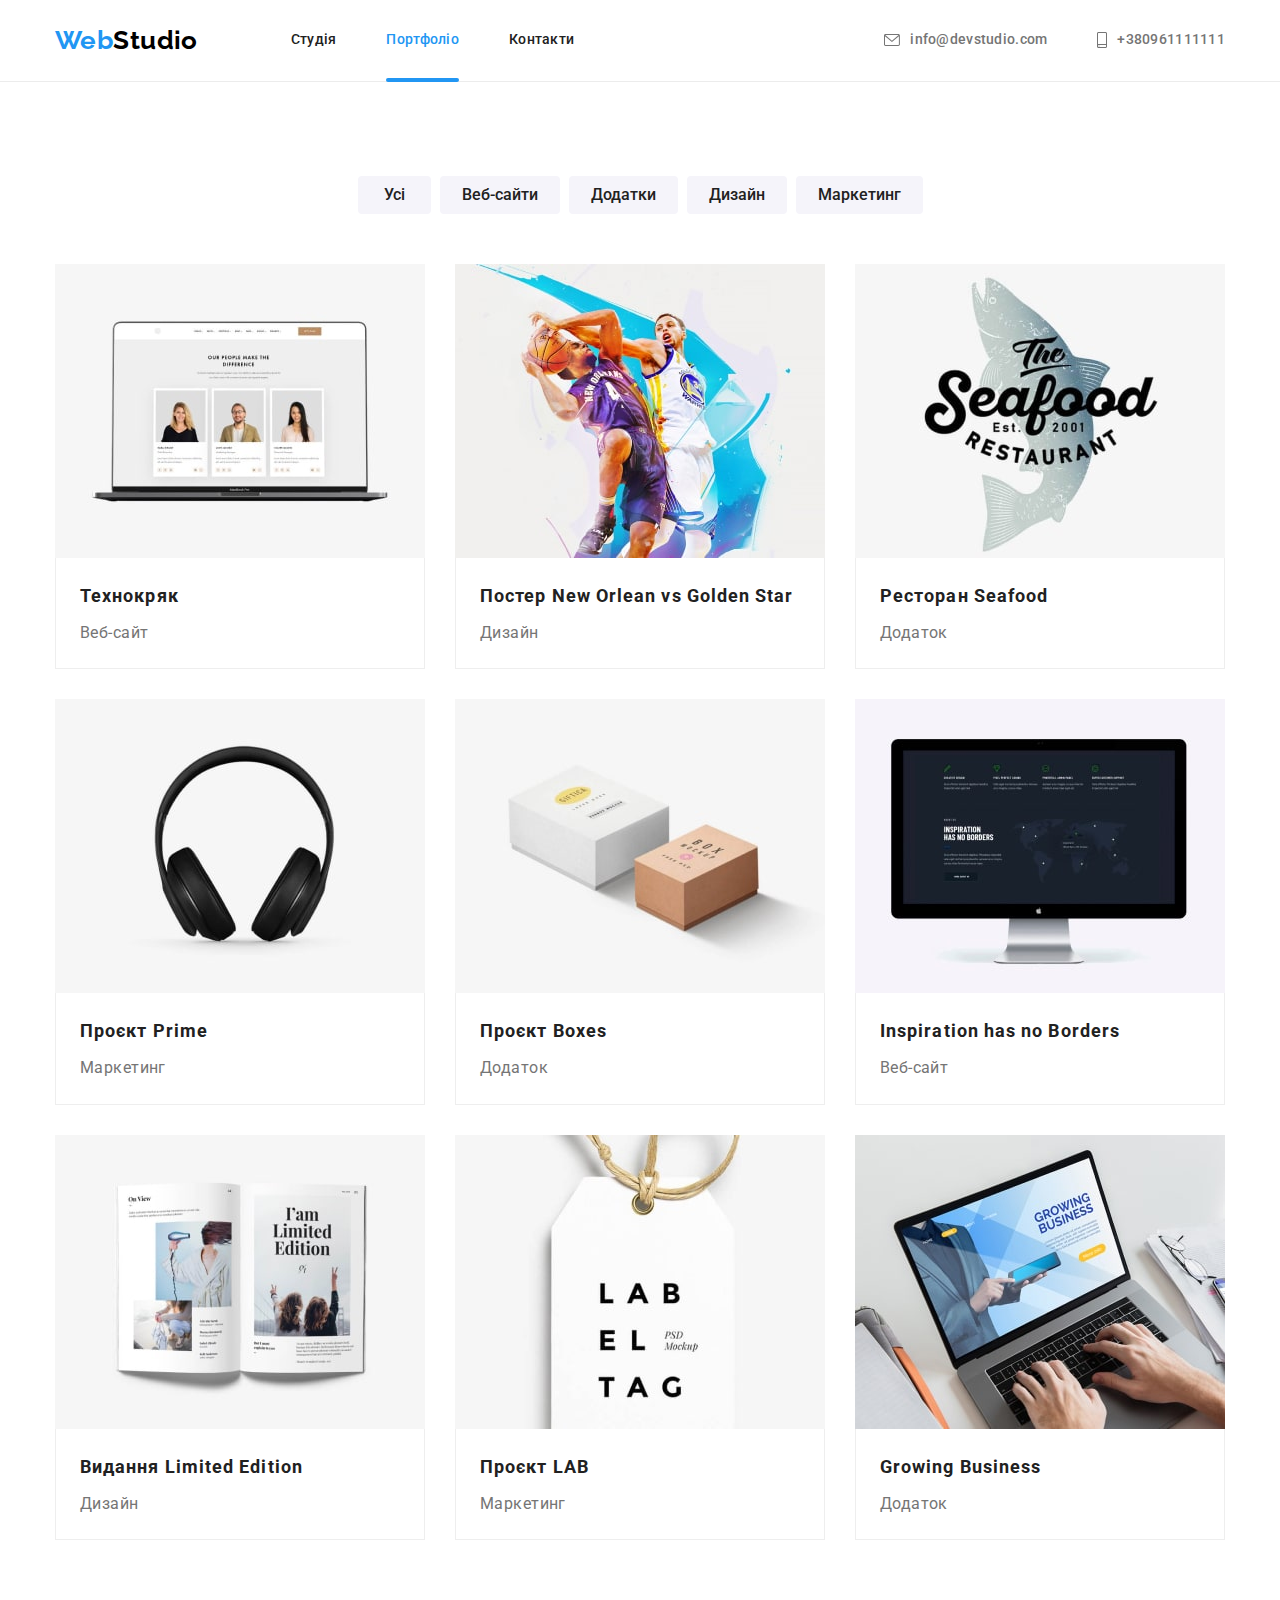
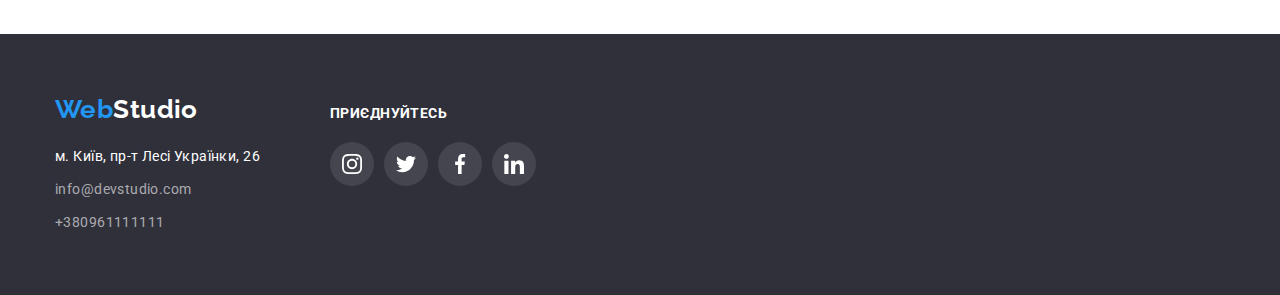
==== portfolio.html @ 8d47d7c8 "start" ====
<!DOCTYPE html>
<html lang="uk">

<head>
    <meta charset="UTF-8">
    <meta http-equiv="X-UA-Compatible" content="IE=edge">
    <meta name="viewport" content="width=device-width, initial-scale=1.0">
    <title>Portfolio</title>

    <link rel="preconnect" href="https://fonts.googleapis.com" />
    <link rel="preconnect" href="https://fonts.gstatic.com" crossorigin />
    <link
        href="https://fonts.googleapis.com/css2?family=Raleway:wght@700&family=Roboto:wght@400;500;700;900&display=swap"
        rel="stylesheet" />
    <link rel="stylesheet" href="https://cdn.jsdelivr.net/npm/modern-normalize@1.1.0/modern-normalize.min.css" />
    <link rel="stylesheet" href="./css/styles.css" />
</head>

<body>

    <header class="page-header">
        <div class="container header-wrap">
            <nav class="page-navigation navigation-wrap">
                <a class="link page-header-logo" href="./index.html" lang="en">
                    <span class="logo">Web</span>Studio
                </a>
                <ul class="list menu">
                    <li class="menu-item">
                        <a class="link menu-link" href="./index.html">Студія</a>
                    </li>
                    <li class="menu-item">
                        <a class="link menu-link current" href="./portfolio.html">Портфоліо</a>
                    </li>
                    <li class="menu-item">
                        <a class="link menu-link" href="#">Контакти</a>
                    </li>
                </ul>
            </nav>
            <ul class="list contact contact-wrap">
                <li class="contact-item">
                    <a class="link menu-contact" href="mailto:info@devstudio.com">
                        <svg aria-label="іконка конверт" class="contact-svg" width="16" height="12">
                            <use href="./images/icons.svg#icon-envelope"></use>
                        </svg>
                        info@devstudio.com</a>
                </li>
                <li class="contact-item">
                    <a class="link menu-contact" href="tel:+380961111111">
                        <svg aria-label="іконка телефон" class="contact-svg" width="10" height="16">
                            <use href="./images/icons.svg#icon-smartphone"></use>
                        </svg>
                        +380961111111</a>
                </li>
            </ul>
        </div>
    </header>

    <main>
        <section class="portfolio-section">
            <div class="container">

                <h1 class="hidden">Portfolio</h1>

                <ul class="portfolio-select-list">
                    <li class="list"> <button type="button">Усі</button></li>
                    <li class="list"> <button type="button">Веб-сайти</button></li>
                    <li class="list"> <button type="button">Додатки</button></li>
                    <li class="list"> <button type="button">Дизайн</button></li>
                    <li class="list"> <button type="button">Маркетинг</button></li>
                </ul>

                <ul class="portfolio-example-list">
                    <li class="list portfolio-example-item">
                        <a class="link portfolio-example-link" href="#" target="_blank"
                            rel="noopener noreferrer nofollow">

                            <div class="portfolio-overlay-wrapper">
                                <img src="./images/tehno-min.jpg" alt="Відкритий ноутбук" width="370" height="294" />
                                <p class="portfolio-overlay">Ресурс пропонує комплексні пропозиції з різним рівнем
                                    функціоналу та сервісів. Все це дозволить відвідувачу отримати вичерпні відомості
                                    про
                                    компанію чи приватну особу. Ресурс пропонує комплексні пропозиції з різним рівнем
                                    функціоналу та сервісів. Все це дозволить відвідувачу отримати вичерпні відомості
                                    про
                                    компанію чи приватну особу. Ресурс пропонує комплексні пропозиції з різним рівнем
                                    функціоналу та сервісів. Все це дозволить відвідувачу отримати вичерпні відомості
                                    про
                                    компанію чи приватну особу. Ресурс пропонує комплексні пропозиції з різним рівнем
                                    функціоналу та сервісів. Все це дозволить відвідувачу отримати вичерпні відомості
                                    про
                                    компанію чи приватну особу.</p>
                            </div>


                            <div class="portfolio-example-wrap">
                                <h2 class="portfolio-example-title">Технокряк</h2>
                                <p class="portfolio-example-text">Веб-сайт</p>
                            </div>

                        </a>

                    </li>
                    <li class="list portfolio-example-item">
                        <a class="link portfolio-example-link" href="#" target="_blank"
                            rel="noopener noreferrer nofollow">

                            <div class="portfolio-overlay-wrapper">
                                <img src="./images/poster-min.jpg" alt="Два баскетболіста" width="370" height="294" />
                                <p class="portfolio-overlay">Ресурс пропонує комплексні пропозиції з різним рівнем
                                    функціоналу та сервісів. Все це дозволить відвідувачу отримати вичерпні відомості
                                    про
                                    компанію чи приватну особу.</p>
                            </div>

                            <div class="portfolio-example-wrap">
                                <h2 class="portfolio-example-title">Постер New Orlean vs Golden Star</h2>
                                <p class="portfolio-example-text">Дизайн</p>
                            </div>

                        </a>

                    </li>
                    <li class="list portfolio-example-item">
                        <a class="link portfolio-example-link" href="#" target="_blank"
                            rel="noopener noreferrer nofollow">

                            <div class="portfolio-overlay-wrapper">
                                <img src="./images/seafood-min.jpg" alt="Постер ресторану" width="370" height="294" />
                                <p class="portfolio-overlay">Ресурс пропонує комплексні пропозиції з різним рівнем
                                    функціоналу та сервісів. Все це дозволить відвідувачу отримати вичерпні відомості
                                    про
                                    компанію чи приватну особу.</p>
                            </div>

                            <div class="portfolio-example-wrap">
                                <h2 class="portfolio-example-title">Ресторан Seafood</h2>
                                <p class="portfolio-example-text">Додаток</p>
                            </div>

                        </a>

                    </li>
                    <li class="list portfolio-example-item">
                        <a class="link portfolio-example-link" href="#" target="_blank"
                            rel="noopener noreferrer nofollow">

                            <div class="portfolio-overlay-wrapper">
                                <img src="./images/prime-min.jpg" alt="Чорні навушники" width="370" height="294" />
                                <p class="portfolio-overlay">Ресурс пропонує комплексні пропозиції з різним рівнем
                                    функціоналу та сервісів. Все це дозволить відвідувачу отримати вичерпні відомості
                                    про
                                    компанію чи приватну особу.</p>
                            </div>

                            <div class="portfolio-example-wrap">
                                <h2 class="portfolio-example-title">Проєкт Prime</h2>
                                <p class="portfolio-example-text">Маркетинг</p>
                            </div>

                        </a>

                    </li>
                    <li class="list portfolio-example-item">
                        <a class="link portfolio-example-link" href="#" target="_blank"
                            rel="noopener noreferrer nofollow">

                            <div class="portfolio-overlay-wrapper">
                                <img src="./images/boxes-min.jpg" alt="Дві паперові коробки" width="370" height="294" />
                                <p class="portfolio-overlay">Ресурс пропонує комплексні пропозиції з різним рівнем
                                    функціоналу та сервісів. Все це дозволить відвідувачу отримати вичерпні відомості
                                    про
                                    компанію чи приватну особу.</p>
                            </div>

                            <div class="portfolio-example-wrap">
                                <h2 class="portfolio-example-title">Проєкт Boxes</h2>
                                <p class="portfolio-example-text">Додаток</p>
                            </div>

                        </a>

                    </li>
                    <li class="list portfolio-example-item">
                        <a class="link portfolio-example-link" href="#" target="_blank"
                            rel="noopener noreferrer nofollow">

                            <div class="portfolio-overlay-wrapper">
                                <img src="./images/inspirat-min.jpg" alt="Монітор" width="370" height="294" />
                                <p class="portfolio-overlay">Ресурс пропонує комплексні пропозиції з різним рівнем
                                    функціоналу та сервісів. Все це дозволить відвідувачу отримати вичерпні відомості
                                    про
                                    компанію чи приватну особу.</p>
                            </div>

                            <div class="portfolio-example-wrap">
                                <h2 class="portfolio-example-title">Inspiration has no Borders</h2>
                                <p class="portfolio-example-text">Веб-сайт</p>
                            </div>

                        </a>

                    </li>
                    <li class="list portfolio-example-item">
                        <a class="link portfolio-example-link" href="#" target="_blank"
                            rel="noopener noreferrer nofollow">

                            <div class="portfolio-overlay-wrapper">
                                <img src="./images/limited-min.jpg" alt="Відкритий журнал" width="370" height="294" />
                                <p class="portfolio-overlay">Ресурс пропонує комплексні пропозиції з різним рівнем
                                    функціоналу та сервісів. Все це дозволить відвідувачу отримати вичерпні відомості
                                    про
                                    компанію чи приватну особу.</p>
                            </div>

                            <div class="portfolio-example-wrap">
                                <h2 class="portfolio-example-title">Видання Limited Edition</h2>
                                <p class="portfolio-example-text">Дизайн</p>
                            </div>

                        </a>

                    </li>
                    <li class="list portfolio-example-item">
                        <a class="link portfolio-example-link" href="#" target="_blank"
                            rel="noopener noreferrer nofollow">

                            <div class="portfolio-overlay-wrapper">
                                <img src="./images/lab-min.jpg" alt="Жетон на мотузці" width="370" height="294" />
                                <p class="portfolio-overlay">Ресурс пропонує комплексні пропозиції з різним рівнем
                                    функціоналу та сервісів. Все це дозволить відвідувачу отримати вичерпні відомості
                                    про
                                    компанію чи приватну особу.</p>
                            </div>

                            <div class="portfolio-example-wrap">
                                <h2 class="portfolio-example-title">Проєкт LAB</h2>
                                <p class="portfolio-example-text">Маркетинг</p>
                            </div>

                        </a>

                    </li>
                    <li class="list portfolio-example-item">
                        <a class="link portfolio-example-link" href="#" target="_blank"
                            rel="noopener noreferrer nofollow">

                            <div class="portfolio-overlay-wrapper">
                                <img src="./images/bisnes-min.jpg" alt="Руки друкують на ноутбуці" width="370"
                                    height="294" />
                                <p class="portfolio-overlay">Ресурс пропонує комплексні пропозиції з різним рівнем
                                    функціоналу та сервісів. Все це дозволить відвідувачу отримати вичерпні відомості
                                    про
                                    компанію чи приватну особу.</p>
                            </div>

                            <div class="portfolio-example-wrap">
                                <h2 class="portfolio-example-title">Growing Business</h2>
                                <p class="portfolio-example-text">Додаток</p>
                            </div>

                        </a>
                    </li>
                </ul>
            </div>

        </section>
    </main>
    <footer class="bottom">
        <div class="container bottom-wrap">
            <div class="footer-wrap">
                <a class="link page-footer-logo" href="./index.html" lang="en">
                    <span class="logo">Web</span>Studio
                </a>
                <address class="bottom-contact">
                    <ul class="list bottom-list">
                        <li>
                            <a class="link bottom-address" href="https://goo.gl/maps/NDn8TdWgSY5vLWYKA" target="_blank"
                                rel="noopener noreferrer nofollow">м. Київ,
                                пр-т Лесі Українки, 26</a>

                        </li>
                        <li><a class="link bottom-address-tel-mail"
                                href="mailto:info@devstudio.com:">info@devstudio.com</a>
                        </li>
                        <li><a class="link bottom-address-tel-mail" href="tel:+380961111111">+380961111111</a></li>
                    </ul>
                </address>
            </div>

            <div class="footer-join">
                <h3 class="footer-join-title">приєднуйтесь</h3>
                <ul class="footer-social-list list">

                    <li class="footer-social-list-item">
                        <a href="#" class="footer-social-list-link">
                            <svg aria-label="іконка інстаграм" class="footer-social-list-icon">
                                <use href="./images/icons.svg#icon-instagram"></use>
                            </svg>
                        </a>
                    </li>
                    <li class="footer-social-list-item">
                        <a href="#" class="footer-social-list-link">
                            <svg aria-label="іконка твіттер" class="footer-social-list-icon">
                                <use href="./images/icons.svg#icon-twitter"></use>
                            </svg>
                        </a>
                    </li>
                    <li class="footer-social-list-item">
                        <a href="#" class="footer-social-list-link">
                            <svg aria-label="іконка фейсбук" class="footer-social-list-icon">
                                <use href="./images/icons.svg#icon-facebook"></use>
                            </svg>
                        </a>
                    </li>
                    <li class="footer-social-list-item">
                        <a href="#" class="footer-social-list-link">
                            <svg aria-label="іконка линкедін" class="footer-social-list-icon">
                                <use href="./images/icons.svg#icon-linkedin"></use>
                            </svg>
                        </a>
                    </li>
                </ul>
            </div>
        </div>
    </footer>
    <script src="./modal.js"></script>
</body>

</html>
---- css/styles.css ----
:root {
    --primary-font-color: #212121;
    --secondary-font-color: #ffffff;
    --main-logo-color: #2196f3;
    --alternative-font-color: #757575;
    --order-background-color: #2f303a;
    --page-header-logo-color: #000000;
    --portfolio-select-list-background-color: #f5f4fa;
    --modal-open-btn-background-color: #188ce8;
    --bottom-address-tel-mail-color: rgba(255, 255, 255, 0.6);
    --icon-svg-color: #afb1b8;
    --border-color: #eeeeee;
    --bold-font: 500;
    --transparent-black: rgba(255, 255, 255, 0.1);
    --transition-time: 250ms;
    --transition-function: cubic-bezier(0.4, 0, 0.2, 1);
    --bg-image-overlay: rgba(47, 48, 58, 0.8);
    --bg-portfolio-overlay: rgba(33, 150, 243, 0.9);
    --backdrop-bg-color: rgba(0, 0, 0, 0.2);
    --shadow-border-color: rgba(0, 0, 0, 0.1);
    --btn-box-shadow-color: rgba(0, 0, 0, 0.15);
}

body {
    font-size: 14px;
    font-weight: 400;
    font-family: "Roboto", sans-serif;
    color: var(--primary-font-color);
    background-color: var(--secondary-font-color);
    letter-spacing: 0.03em;
}

h1,
h2,
h3,
h4,
p {
    margin-top: 0;
    margin-bottom: 0;
}

ul,
ol {
    margin-top: 0;
    margin-bottom: 0;
    padding-left: 0;
}
.link {
    text-decoration: none;
}
.list {
    list-style: none;
}
img {
    display: block;
}
button {
    cursor: pointer;
    border: none;
}
address {
    font-style: normal;
}
.hidden {
    position: absolute;
    white-space: nowrap;
    width: 1px;
    height: 1px;
    overflow: hidden;
    border: 0;
    padding: 0;
    clip-path: inset(50%);
    margin: -1px;
}
.menu-link.current {
    color: var(--main-logo-color);
    position: relative;
}
.current::after {
    content: "";
    display: block;
    position: absolute;
    bottom: -2px;
    width: 100%;
    height: 4px;
    border-radius: 2px;
    background-color: var(--main-logo-color);
}
.page-header-logo {
    font-family: "Raleway", sans-serif;
    font-weight: 700;
    font-size: 26px;
    line-height: 1.2;
    color: var(--page-header-logo-color);
    margin-right: 93px;
    padding-top: 25px;
    padding-bottom: 25px;
}
.logo {
    color: var(--main-logo-color);
}
.menu-link {
    font-weight: var(--bold-font);
    line-height: 1.14;
    letter-spacing: 0.02em;
    color: var(--primary-font-color);
    display: inline-block;
    padding-top: 32px;
    padding-bottom: 32px;
    transition-property: color;
    transition-duration: var(--transition-time);
    transition-timing-function: var(--transition-function);
}
.menu-contact {
    font-weight: var(--bold-font);
    line-height: 1.14;
    letter-spacing: 0.02em;
    color: var(--alternative-font-color);
    display: inline-block;
    padding-top: 32px;
    padding-bottom: 32px;
    display: flex;
    align-items: center;
    fill: currentColor;
    transition-property: color;
    transition-duration: var(--transition-time);
    transition-timing-function: var(--transition-function);
}
.menu-contact svg {
    margin-right: 10px;
}

/* .order { */

/* } */
.order-text {
    font-weight: 900;
    font-size: 44px;
    line-height: 1.36;
    text-align: center;
    letter-spacing: 0.06em;
    text-transform: uppercase;
    color: var(--secondary-font-color);
    width: 700px;
    margin-left: auto;
    margin-right: auto;
}
.modal-open-btn {
    background-color: var(--main-logo-color);
    font-weight: 700;
    font-size: 16px;
    line-height: 1.88;
    display: block;
    letter-spacing: 0.06em;
    color: var(--secondary-font-color);
    margin-left: auto;
    margin-right: auto;
    margin-top: 30px;
    width: 216px;
    height: 50px;
    border-radius: 4px;
    box-shadow: 0px 4px 4px var(--btn-box-shadow-color);
    transition-property: background-color;
    transition-duration: var(--transition-time);
    transition-timing-function: var(--transition-function);
}

.modal-open-btn:hover,
.modal-open-btn:focus {
    background: var(--modal-open-btn-background-color);
}
.menu-link:hover,
.menu-link:focus,
.menu-contact:hover,
.menu-contact:focus {
    color: var(--main-logo-color);
}
.specialty-main {
    font-size: inherit;
    font-weight: 700;
    line-height: 1.14;
    text-transform: uppercase;
    color: var(--primary-font-color);
    margin-bottom: 10px;
}
.specialty-item {
    line-height: 1.7;
    color: var(--alternative-font-color);
}
.propositions-title {
    font-weight: 700;
    font-size: 36px;
    line-height: 1.16;
    text-align: center;
    color: var(--primary-font-color);
    margin-bottom: 50px;
}
.our-team {
    background: var(--portfolio-select-list-background-color);
    padding-top: 94px;
    padding-bottom: 94px;
}
.our-team-title {
    font-weight: 700;
    font-size: 36px;
    line-height: 1.16;
    text-align: center;
    color: var(--primary-font-color);
    margin-bottom: 50px;
}
.our-team-item {
    background: var(--secondary-font-color);
    box-shadow: 0px 1px 3px rgba(0, 0, 0, 0.12), 0px 1px 1px rgba(0, 0, 0, 0.14),
        0px 2px 1px rgba(0, 0, 0, 0.2);
    border-radius: 0px 0px 4px 4px;
}
.our-team-wrap {
    padding: 30px;
}
.our-team-name {
    margin-bottom: 10px;
}
.our-team-name {
    font-weight: var(--bold-font);
    font-size: 16px;
    line-height: 1.18;
    text-align: center;
    color: var(--primary-font-color);
}

.our-team-job {
    font-size: 16px;
    line-height: 1.18;
    text-align: center;
    color: var(--alternative-font-color);
    margin-bottom: 16px;
}
.social-list {
    display: flex;
    justify-content: center;
    column-gap: 10px;
}
.social-list-link {
    display: flex;
    align-items: center;
    justify-content: center;
    width: 44px;
    height: 44px;
    border-radius: 50%;
    background-color: var(--secondary-font-color);
    color: var(--icon-svg-color);
    fill: currentColor;
    transition-property: background-color, color;
    transition-duration: var(--transition-time);
    transition-timing-function: var(--transition-function);
}
.social-list-link:hover,
.social-list-link:focus {
    background-color: var(--main-logo-color);
    color: var(--secondary-font-color);
}
.social-list-icon {
    width: 20px;
    height: 20px;
}

.bottom {
    background: var(--order-background-color);
    padding-top: 60px;
    padding-bottom: 60px;
}
.page-footer-logo {
    font-family: "Raleway", sans-serif;
    font-weight: 700;
    font-size: 26px;
    line-height: 1.2;
    color: var(--secondary-font-color);
    margin-bottom: 20px;
}
.bottom-address {
    font-style: normal;
    line-height: 1.7;
    color: var(--secondary-font-color);
    transition-property: color;
    transition-duration: var(--transition-time);
    transition-timing-function: var(--transition-function);
}
.bottom-address-tel-mail {
    font-style: normal;
    line-height: 1.7;
    color: var(--bottom-address-tel-mail-color);
}
.bottom-address:hover,
.bottom-address:focus,
.bottom-address-tel-mail:hover,
.bottom-address-tel-mail:focus {
    color: var(--main-logo-color);
}
.portfolio-section {
    padding-top: 94px;
    padding-bottom: 94px;
}
.portfolio-select-list button {
    background: var(--portfolio-select-list-background-color);
    border-radius: 4px;
    font-family: inherit;
    font-style: inherit;
    font-weight: var(--bold-font);
    font-size: 16px;
    line-height: 1.6;
    text-align: center;
    color: var(--primary-font-color);
    min-width: 73px;
    padding: 6px 22px;
    transition-property: background-color, color, box-shadow;
    transition-duration: var(--transition-time);
    transition-timing-function: var(--transition-function);
}
.portfolio-select-list button:hover,
.portfolio-select-list button:focus {
    background-color: var(--main-logo-color);
    color: var(--secondary-font-color);
    box-shadow: 0px 3px 1px var(--shadow-border-color),
        0px 1px 2px rgba(0, 0, 0, 0.08), 0px 2px 2px rgba(0, 0, 0, 0.12);
}
.portfolio-example-list h2 {
    font-weight: 700;
    font-size: 18px;
    line-height: 2;
    letter-spacing: 0.06em;
    color: var(--primary-font-color);
}

.portfolio-example-text {
    font-size: 16px;
    line-height: 1.9;
    color: var(--alternative-font-color);
    margin-top: 4px;
}
.container {
    width: 1200px;
    margin-left: auto;
    margin-right: auto;
    padding-left: 15px;
    padding-right: 15px;
}
.header-wrap {
    display: flex;
    justify-content: space-between;
}
.navigation-wrap {
    display: flex;
    justify-content: space-between;
}
.contact-wrap {
    display: flex;
}
.menu {
    display: flex;
}
.menu li {
    margin-right: 50px;
}
.menu-item:last-child {
    margin-right: 0px;
}
.contact-wrap li {
    margin-right: 50px;
}
.contact-item:last-child {
    margin-right: 0px;
}

.page-header {
    border-bottom: 1px solid #ececec;
}
.order-wrap {
    background: var(--order-background-color);
    padding-top: 200px;
    padding-bottom: 200px;
    background-image: linear-gradient(
            rgba(47, 48, 58, 0.4),
            rgba(47, 48, 58, 0.4)
        ),
        url("../images/background-image.jpg");

    background-size: 1600px 600px;
    background-repeat: no-repeat;
    background-position: center;
}
.features-section {
    padding-top: 94px;
    padding-bottom: 94px;
}
.specialty-list {
    display: flex;
}

.specialty {
    margin-right: 30px;
    width: 270px;
}
.specialty:last-child {
    margin-right: 0;
}
.features-box {
    display: flex;
    justify-content: center;
    align-items: center;
    background-color: var(--portfolio-select-list-background-color);
    border-radius: 4px;
    width: 270px;
    height: 120px;
    margin-bottom: 30px;
}

.propositions-section {
    padding-bottom: 94px;
}
.propositions-items {
    position: relative;
}

.propositions-list {
    display: flex;
    justify-content: space-between;
}
.propositions-items > .image-overlay {
    position: absolute;
    background-color: var(--bg-image-overlay);
    bottom: 0px;
    overflow: hidden;
    width: 370px;
    height: 70px;
    display: flex;
    justify-content: center;
    align-items: center;
    font-weight: 700;
    line-height: 1.14;
    text-align: center;
    text-transform: uppercase;
    color: var(--secondary-font-color);
}
.our-team-list {
    display: flex;
    justify-content: space-between;
}
.regular-clients {
    padding-top: 94px;
    padding-bottom: 94px;
}
.regular-clients-title {
    font-weight: 700;
    font-size: 36px;
    line-height: 1.16;
    text-align: center;
    color: var(--primary-font-color);
    margin-bottom: 50px;
}
.regular-clients-list {
    display: flex;
    justify-content: space-between;
}
.regular-clients-link {
    display: flex;
    justify-content: center;
    align-items: center;
    width: 170px;
    height: 92px;
    border: 1px solid;
    border-radius: 4px;
    color: var(--icon-svg-color);
    fill: currentColor;
    transition-property: border-color, color;
    transition-duration: var(--transition-time);
    transition-timing-function: var(--transition-function);
}
.regular-clients-link:hover,
.regular-clients-link:focus {
    color: var(--main-logo-color);
}
.regular-clients-icon {
    width: 106px;
    height: 60px;
}
.footer-wrap {
    display: flex;
    flex-direction: column;
}
.footer-join-title {
    font-size: inherit;
    font-weight: 700;
    line-height: 1.14;
    text-transform: uppercase;
    color: var(--secondary-font-color);
}

.bottom-list li {
    margin-bottom: 9px;
}
.bottom-list li:last-child {
    margin-bottom: 0;
}
.portfolio-select-list {
    display: flex;
    margin-bottom: 50px;
    justify-content: center;
}
.portfolio-select-list li:not(:last-child) {
    margin-right: 9px;
}
.portfolio-example-list {
    display: flex;
    flex-wrap: wrap;
    gap: 30px;
}

.portfolio-example-item {
    width: calc((100% - 2 * 30px) / 3);
}
.portfolio-example-link {
    display: block;

    transition-property: box-shadow;
    transition-duration: var(--transition-time);
    transition-timing-function: var(--transition-function);
}
.portfolio-example-link:hover,
.portfolio-example-link:focus {
    box-shadow: 0px 1px 1px rgba(0, 0, 0, 0.12), 0px 4px 4px rgba(0, 0, 0, 0.06),
        1px 4px 6px rgba(0, 0, 0, 0.16);
}

.portfolio-overlay-wrapper .portfolio-overlay {
    position: absolute;
    top: 0;
    left: 0;
    width: 100%;
    height: 100%;
    transform: translateY(100%);
    font-size: 18px;
    line-height: 1.56;
    color: var(--secondary-font-color);
    padding-top: 63px;
    padding-left: 24px;
    padding-right: 24px;
    padding-bottom: 24px;
    overflow: scroll;
    background-color: var(--bg-portfolio-overlay);
    transition-property: transform;
    transition-duration: var(--transition-time);
    transition-timing-function: var(--transition-function);
}
.portfolio-example-link:hover .portfolio-overlay-wrapper .portfolio-overlay,
.portfolio-example-link:focus .portfolio-overlay-wrapper .portfolio-overlay {
    transform: translateY(0%);
}
.portfolio-overlay-wrapper {
    position: relative;
    overflow: hidden;
}
.portfolio-example-wrap {
    padding: 20px 24px;
    border-right: 1px solid var(--border-color);
    border-left: 1px solid var(--border-color);
    border-bottom: 1px solid var(--border-color);
}

.bottom-wrap {
    display: flex;
    align-items: baseline;
}
.footer-join {
    display: flex;
    flex-direction: column;
    margin-left: 70px;
}
.footer-social-list {
    display: flex;
    justify-content: center;
    margin-top: 20px;
    column-gap: 10px;
}
.footer-social-list-link {
    display: flex;
    align-items: center;
    justify-content: center;
    width: 44px;
    height: 44px;
    border-radius: 50%;
    background: var(--transparent-black);
    color: var(--secondary-font-color);
    fill: currentColor;
    transition-property: background-color;
    transition-duration: var(--transition-time);
    transition-timing-function: var(--transition-function);
}
.footer-social-list-link:hover,
.footer-social-list-link:focus {
    background-color: var(--main-logo-color);
    color: var(--secondary-font-color);
}
.footer-social-list-icon {
    width: 20px;
    height: 20px;
}

.backdrop {
    position: fixed;
    top: 0;
    left: 0;
    z-index: 100;
    width: 100%;
    height: 100%;
    background-color: var(--backdrop-bg-color);
    transition-property: opacity, visibility;
    transition-duration: var(--transition-time);
    transition-timing-function: var(--transition-function);
}
.backdrop.is-hidden {
    visibility: hidden;
    opacity: 0;
    pointer-events: none;
}
.modal {
    position: absolute;
    top: 50%;
    left: 50%;
    transform: translate(-50%, -50%);
    width: 528px;
    height: 580px;
    background-color: var(--secondary-font-color);
}
.modal-close-btn {
    position: absolute;
    top: 8px;
    right: 8px;
    display: flex;
    align-items: center;
    justify-content: center;
    width: 30px;
    height: 30px;
    border-radius: 50%;
    background-color: transparent;
    border: 1px solid var(--shadow-border-color);
    padding: 0;
}
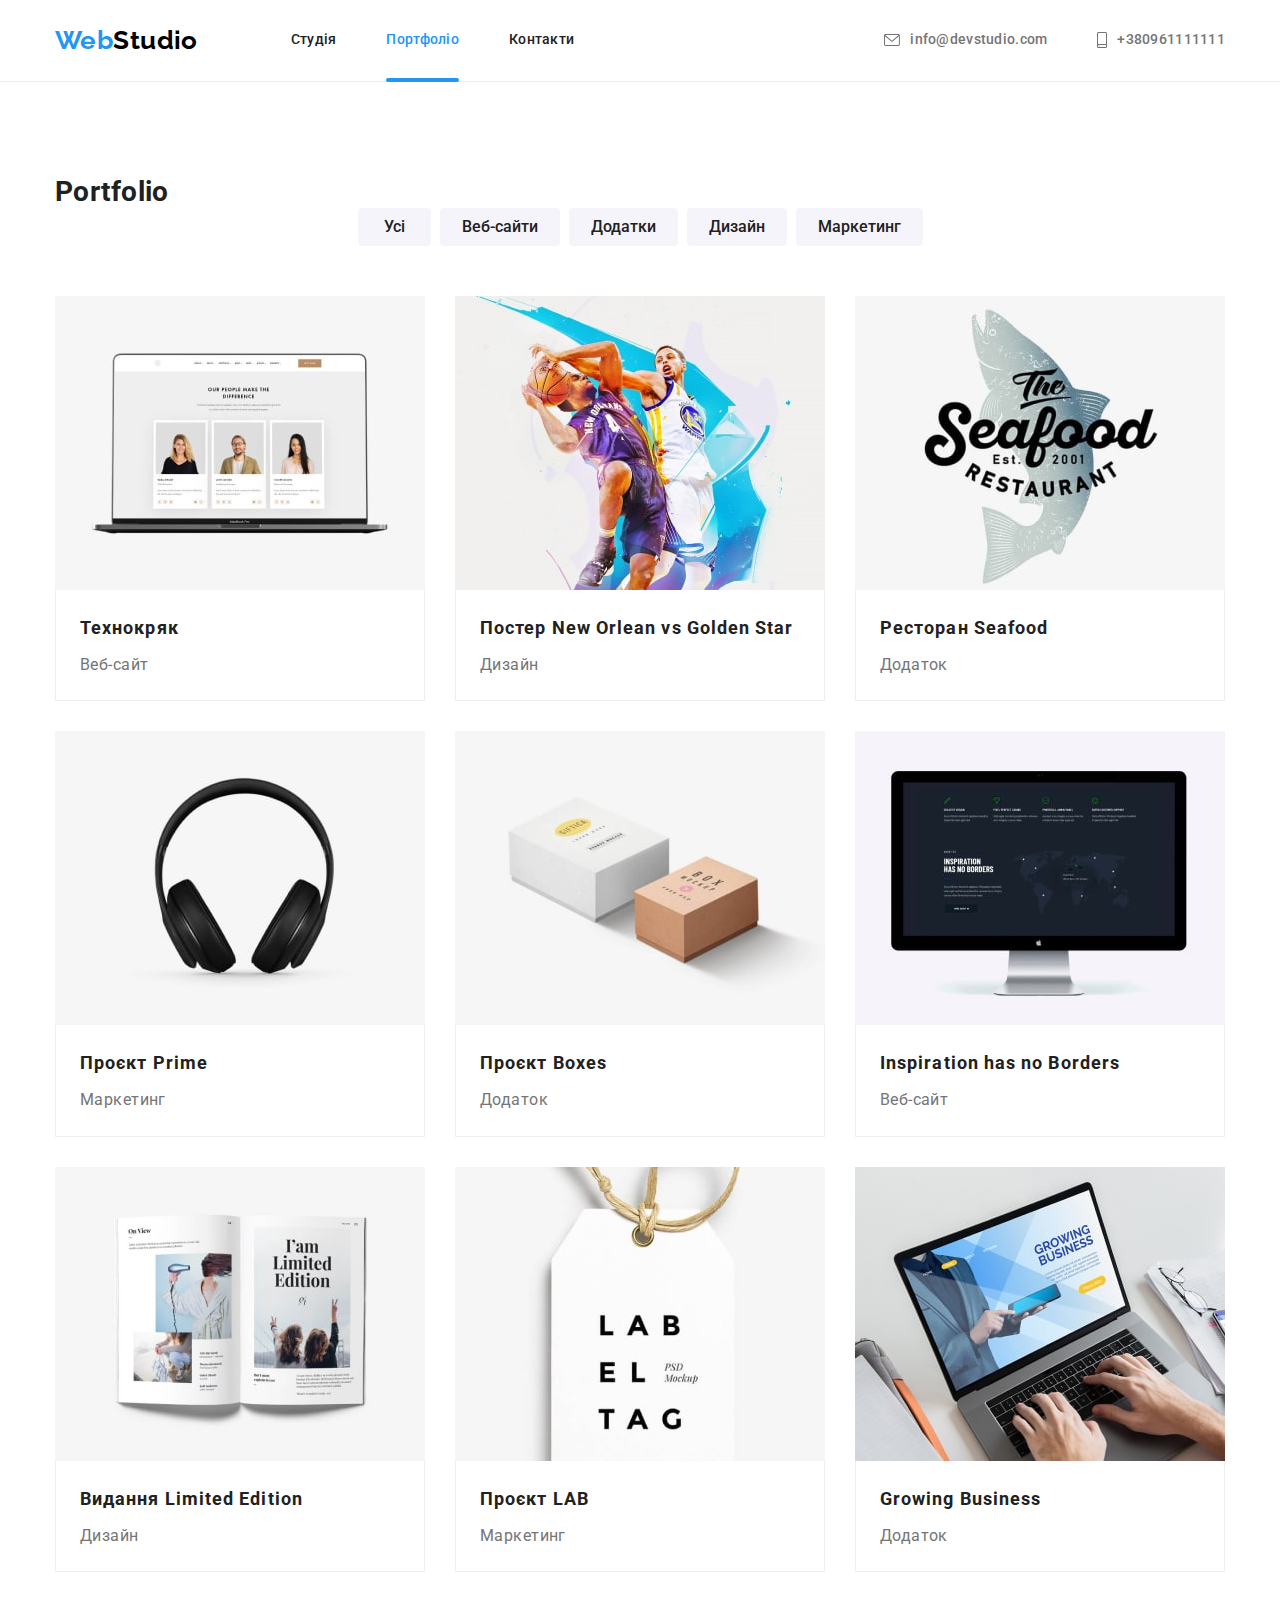
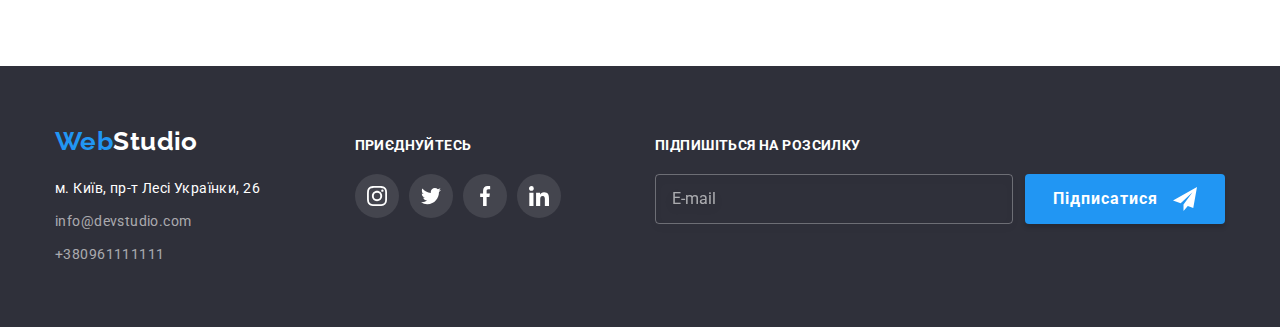
==== commit a38e8298: "added footer 4 HW FINISH" ====
--- a/portfolio.html
+++ b/portfolio.html
@@ -321,6 +321,31 @@
                     </li>
                 </ul>
             </div>
+
+
+            <!-- __________________________________________ -->
+
+            <div class="footer-subscribe">
+
+                <p class="subscribe-title">Підпишіться на розсилку</p>
+
+                <form class="subscribe-form">
+
+                    <label class="subscribe-form-field">
+
+                        <input type="email" class="subscribe-form-input" required name="sub-email" placeholder="E-mail">
+
+                    </label>
+                    <button type="submit" class="subscribe-form-btn">
+                        Підписатися
+                        <svg class="modal-close-icon" width="24" height="24">
+                            <use href="./images/icons.svg#icon-send"></use>
+                        </svg>
+                    </button>
+                </form>
+
+            </div>
+
         </div>
     </footer>
     <script src="./modal.js"></script>
--- a/css/styles.css
+++ b/css/styles.css
@@ -19,6 +19,7 @@
     --backdrop-bg-color: rgba(0, 0, 0, 0.2);
     --shadow-border-color: rgba(0, 0, 0, 0.1);
     --btn-box-shadow-color: rgba(0, 0, 0, 0.15);
+    --placeholder-color: rgba(117, 117, 117, 0.5);
 }
 
 body {
@@ -61,7 +62,7 @@
 address {
     font-style: normal;
 }
-.hidden {
+.visually-hidden {
     position: absolute;
     white-space: nowrap;
     width: 1px;
@@ -130,9 +131,6 @@
     margin-right: 10px;
 }
 
-/* .order { */
-
-/* } */
 .order-text {
     font-weight: 900;
     font-size: 44px;
@@ -569,11 +567,11 @@
 .bottom-wrap {
     display: flex;
     align-items: baseline;
+    justify-content: space-between;
 }
 .footer-join {
     display: flex;
     flex-direction: column;
-    margin-left: 70px;
 }
 .footer-social-list {
     display: flex;
@@ -623,6 +621,7 @@
     pointer-events: none;
 }
 .modal {
+    padding: 40px;
     position: absolute;
     top: 50%;
     left: 50%;
@@ -645,3 +644,215 @@
     border: 1px solid var(--shadow-border-color);
     padding: 0;
 }
+.modal-close-btn:hover {
+    fill: var(--main-logo-color);
+    transition-property: fill;
+    transition-duration: var(--transition-time);
+    transition-timing-function: var(--transition-function);
+}
+/* _____________________________________________________________________________ */
+.modal-form-title {
+    display: block;
+    font-weight: 700;
+    font-size: 20px;
+    line-height: 1.15;
+    text-align: center;
+    color: var(--primary-font-color);
+    margin-bottom: 12px;
+}
+.modal-form {
+    display: flex;
+    flex-direction: column;
+}
+.modal-form-field {
+    margin-bottom: 10px;
+}
+/* .modal-form-field:last-child { */
+.modal-form-field:nth-child(4) {
+    margin-bottom: 20px;
+}
+
+.modal-form-field-desk {
+    display: block;
+    font-size: 12px;
+    font-weight: 400;
+    line-height: 1.16;
+    letter-spacing: 0.01em;
+    color: var(--alternative-font-color);
+    margin-bottom: 4px;
+}
+.modal-form-input-wrapper {
+    position: relative;
+    display: block;
+}
+.modal-form-input {
+    width: 100%;
+    height: 40px;
+    border-radius: 4px;
+    border: 1px solid rgba(33, 33, 33, 0.2);
+    padding-left: 42px;
+}
+.modal-form-input:focus {
+    outline: none;
+    border-color: var(--main-logo-color);
+    transition-property: border-color;
+    transition-duration: var(--transition-time);
+    transition-timing-function: var(--transition-function);
+}
+.modal-form-input-icon {
+    position: absolute;
+    top: 50%;
+    left: 12px;
+    transform: translateY(-50%);
+}
+
+.modal-form-input:focus + .modal-form-input-icon {
+    fill: var(--main-logo-color);
+    transition-property: fill;
+    transition-duration: var(--transition-time);
+    transition-timing-function: var(--transition-function);
+}
+.modal-form-message {
+    width: 100%;
+    height: 120px;
+    resize: none;
+    border-radius: 4px;
+    border: 1px solid rgba(33, 33, 33, 0.2);
+    padding: 12px 16px;
+}
+.modal-form-message:focus {
+    outline: none;
+    border-color: var(--main-logo-color);
+    transition-property: border-color;
+    transition-duration: var(--transition-time);
+    transition-timing-function: var(--transition-function);
+}
+.modal-form-message::placeholder {
+    font-size: 12px;
+    line-height: 1.16;
+    letter-spacing: 0.01em;
+    color: var(--placeholder-color);
+}
+.modal-form-check-field {
+    display: flex;
+    align-items: center;
+    justify-content: center;
+    margin-bottom: 30px;
+    line-height: 1.71;
+    color: var(--alternative-font-color);
+}
+.license-link {
+    color: var(--main-logo-color);
+}
+.modal-form-own-checkbox {
+    border: 1px solid var(--primary-font-color);
+    border-radius: 2px;
+    cursor: pointer;
+    margin-right: 7px;
+}
+.modal-form-own-checkbox-icon {
+    display: none;
+}
+.modal-form-check:checked + .modal-form-own-checkbox {
+    background-color: var(--main-logo-color);
+    border: none;
+}
+.modal-form-check:checked
+    + .modal-form-own-checkbox
+    .modal-form-own-checkbox-icon {
+    display: block;
+    fill: var(--secondary-font-color);
+}
+.modal-form-check:focus + .modal-form-own-checkbox {
+    box-shadow: 0 0 0 2px rgba(0, 0, 255, 0.5);
+    /* box-shadow: 0 0 0 2px rgba(33, 150, 243, 0.9); */
+    transition-property: box-shadow;
+    transition-duration: var(--transition-time);
+    transition-timing-function: var(--transition-function);
+}
+
+.modal-form-submit {
+    background-color: var(--main-logo-color);
+    font-weight: 700;
+    font-size: 16px;
+    line-height: 1.88;
+    display: block;
+    letter-spacing: 0.06em;
+    color: var(--secondary-font-color);
+    margin-left: auto;
+    margin-right: auto;
+    min-width: 200px;
+    min-height: 50px;
+    border-radius: 4px;
+    box-shadow: 0px 4px 4px var(--btn-box-shadow-color);
+    transition-property: background-color;
+    transition-duration: var(--transition-time);
+    transition-timing-function: var(--transition-function);
+}
+
+.modal-form-submit:hover,
+.modal-form-submit:focus {
+    background: var(--modal-open-btn-background-color);
+}
+/* _____________________FOOTER_SUB */
+
+.footer-subscribe {
+    display: flex;
+    flex-direction: column;
+}
+.subscribe-title {
+    margin-bottom: 20px;
+    font-weight: 700;
+    line-height: 1.14;
+    text-transform: uppercase;
+    color: var(--secondary-font-color);
+}
+.subscribe-form {
+    display: flex;
+}
+.subscribe-form-input {
+    width: 358px;
+    height: 50px;
+    background-color: transparent;
+    border: 1px solid rgba(255, 255, 255, 0.3);
+    filter: drop-shadow(0px 4px 4px rgba(0, 0, 0, 0.15));
+    border-radius: 4px;
+    padding: 15px 16px;
+    color: var(--secondary-font-color);
+}
+.subscribe-form-input:hover {
+    border-color: var(--secondary-font-color);
+    transition-property: border-color;
+    transition-duration: var(--transition-time);
+    transition-timing-function: var(--transition-function);
+}
+.subscribe-form-input::placeholder {
+    font-size: 16px;
+    line-height: 1.25;
+    color: var(--bottom-address-tel-mail-color);
+}
+.subscribe-form-btn {
+    display: flex;
+    justify-content: space-between;
+    align-items: center;
+    background-color: var(--main-logo-color);
+    font-weight: 700;
+    font-size: 16px;
+    line-height: 1.88;
+    letter-spacing: 0.06em;
+    color: var(--secondary-font-color);
+    margin-left: 12px;
+    padding: 10px 28px;
+    min-width: 200px;
+    min-height: 50px;
+    border-radius: 4px;
+    box-shadow: 0px 4px 4px var(--btn-box-shadow-color);
+    transition-property: background-color;
+    transition-duration: var(--transition-time);
+    transition-timing-function: var(--transition-function);
+    fill: currentColor;
+}
+.subscribe-form-btn:hover,
+.subscribe-form-btn:focus {
+    background: var(--modal-open-btn-background-color);
+}
